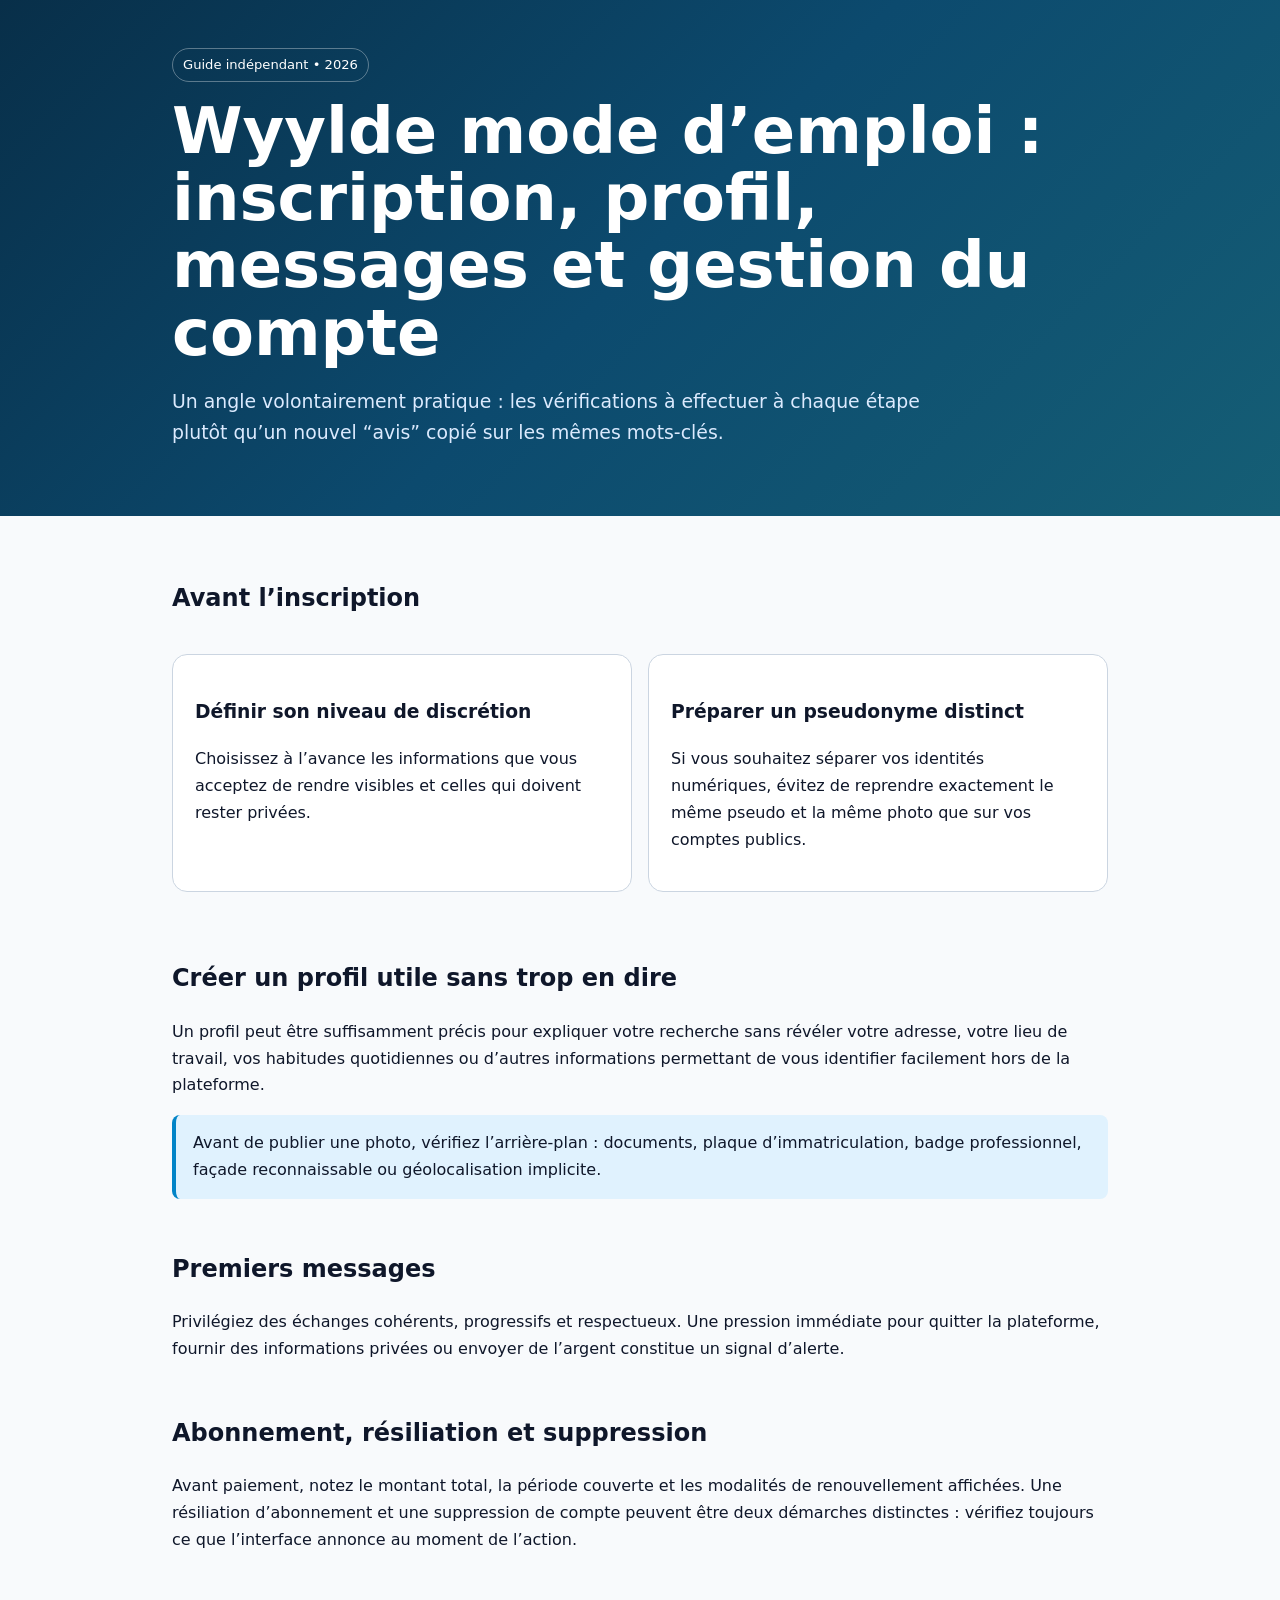
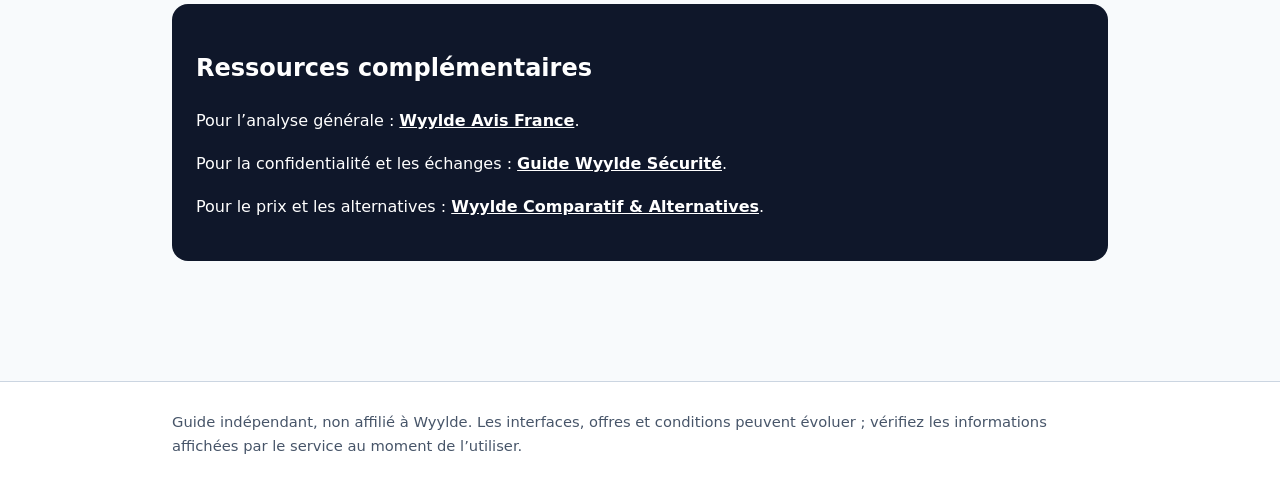
==== index.html @ a0e512ee "Add Wyylde editorial site: index.html" ====
<!doctype html>
<html lang="fr">
<head>
  <meta charset="utf-8">
  <meta name="viewport" content="width=device-width,initial-scale=1">
  <title>Wyylde mode d’emploi : inscription, profil, messages et suppression de compte</title>
  <meta name="description" content="Guide indépendant pour comprendre les étapes pratiques d’utilisation de Wyylde : inscription, profil, confidentialité, messages et gestion du compte.">
  <meta name="robots" content="index,follow,max-image-preview:large,max-snippet:-1,max-video-preview:-1">
  <link rel="canonical" href="https://dr-starck66.github.io/wayb/">
  <meta property="og:locale" content="fr_FR">
  <meta property="og:type" content="website">
  <meta property="og:title" content="Wyylde mode d’emploi : inscription, profil et gestion du compte">
  <meta property="og:description" content="Guide pratique et indépendant pour préparer son utilisation de Wyylde sans répéter un simple avis général.">
  <meta property="og:url" content="https://dr-starck66.github.io/wayb/">
  <style>
    *{box-sizing:border-box}body{margin:0;font-family:Inter,system-ui,-apple-system,Segoe UI,Roboto,Arial,sans-serif;background:#f8fafc;color:#0f172a;line-height:1.68}
    a{color:#0369a1}.wrap{max-width:980px;margin:auto;padding:0 22px}.hero{background:linear-gradient(135deg,#082f49,#0c4a6e,#155e75);color:white;padding:48px 0}.hero h1{font-size:clamp(2.2rem,5vw,4.2rem);line-height:1.05;margin:.25em 0}.hero p{font-size:1.18rem;color:#dbeafe;max-width:780px}.badge{display:inline-block;border:1px solid #ffffff55;padding:5px 10px;border-radius:999px;font-size:.82rem}
    main{padding:42px 0 70px}section{margin-bottom:50px}.card{background:white;border:1px solid #cbd5e1;border-radius:15px;padding:22px;margin:16px 0}.grid{display:grid;grid-template-columns:repeat(2,1fr);gap:16px}.note{border-left:4px solid #0284c7;background:#e0f2fe;padding:15px 17px;border-radius:8px}.links{background:#0f172a;color:white;padding:24px;border-radius:16px}.links a{color:white;font-weight:700}footer{border-top:1px solid #cbd5e1;background:white;padding:28px 0;color:#475569;font-size:.92rem}@media(max-width:700px){.grid{grid-template-columns:1fr}}
  </style>
  <script type="application/ld+json">{"@context":"https://schema.org","@type":"WebSite","url":"https://dr-starck66.github.io/wayb/","name":"Wyylde Mode d’emploi","inLanguage":"fr-FR","description":"Guide indépendant sur les étapes pratiques d’utilisation et de gestion d’un compte Wyylde."}</script>
</head>
<body>
<header class="hero"><div class="wrap"><span class="badge">Guide indépendant • 2026</span><h1>Wyylde mode d’emploi : inscription, profil, messages et gestion du compte</h1><p>Un angle volontairement pratique : les vérifications à effectuer à chaque étape plutôt qu’un nouvel “avis” copié sur les mêmes mots-clés.</p></div></header>
<main><div class="wrap">
<section><h2>Avant l’inscription</h2><div class="grid"><div class="card"><h3>Définir son niveau de discrétion</h3><p>Choisissez à l’avance les informations que vous acceptez de rendre visibles et celles qui doivent rester privées.</p></div><div class="card"><h3>Préparer un pseudonyme distinct</h3><p>Si vous souhaitez séparer vos identités numériques, évitez de reprendre exactement le même pseudo et la même photo que sur vos comptes publics.</p></div></div></section>
<section><h2>Créer un profil utile sans trop en dire</h2><p>Un profil peut être suffisamment précis pour expliquer votre recherche sans révéler votre adresse, votre lieu de travail, vos habitudes quotidiennes ou d’autres informations permettant de vous identifier facilement hors de la plateforme.</p><div class="note">Avant de publier une photo, vérifiez l’arrière-plan : documents, plaque d’immatriculation, badge professionnel, façade reconnaissable ou géolocalisation implicite.</div></section>
<section><h2>Premiers messages</h2><p>Privilégiez des échanges cohérents, progressifs et respectueux. Une pression immédiate pour quitter la plateforme, fournir des informations privées ou envoyer de l’argent constitue un signal d’alerte.</p></section>
<section><h2>Abonnement, résiliation et suppression</h2><p>Avant paiement, notez le montant total, la période couverte et les modalités de renouvellement affichées. Une résiliation d’abonnement et une suppression de compte peuvent être deux démarches distinctes : vérifiez toujours ce que l’interface annonce au moment de l’action.</p></section>
<section class="links"><h2>Ressources complémentaires</h2><p>Pour l’analyse générale : <a href="https://wyyldeavisfrance.wordpress.com/">Wyylde Avis France</a>.</p><p>Pour la confidentialité et les échanges : <a href="https://guide-wyylde-securite-40u4od.v2.appdeploy.ai/">Guide Wyylde Sécurité</a>.</p><p>Pour le prix et les alternatives : <a href="https://wyylde-comparatif-alternatives-fuc3vk.v2.appdeploy.ai/">Wyylde Comparatif & Alternatives</a>.</p></section>
</div></main>
<footer><div class="wrap">Guide indépendant, non affilié à Wyylde. Les interfaces, offres et conditions peuvent évoluer ; vérifiez les informations affichées par le service au moment de l’utiliser.</div></footer>
</body></html>
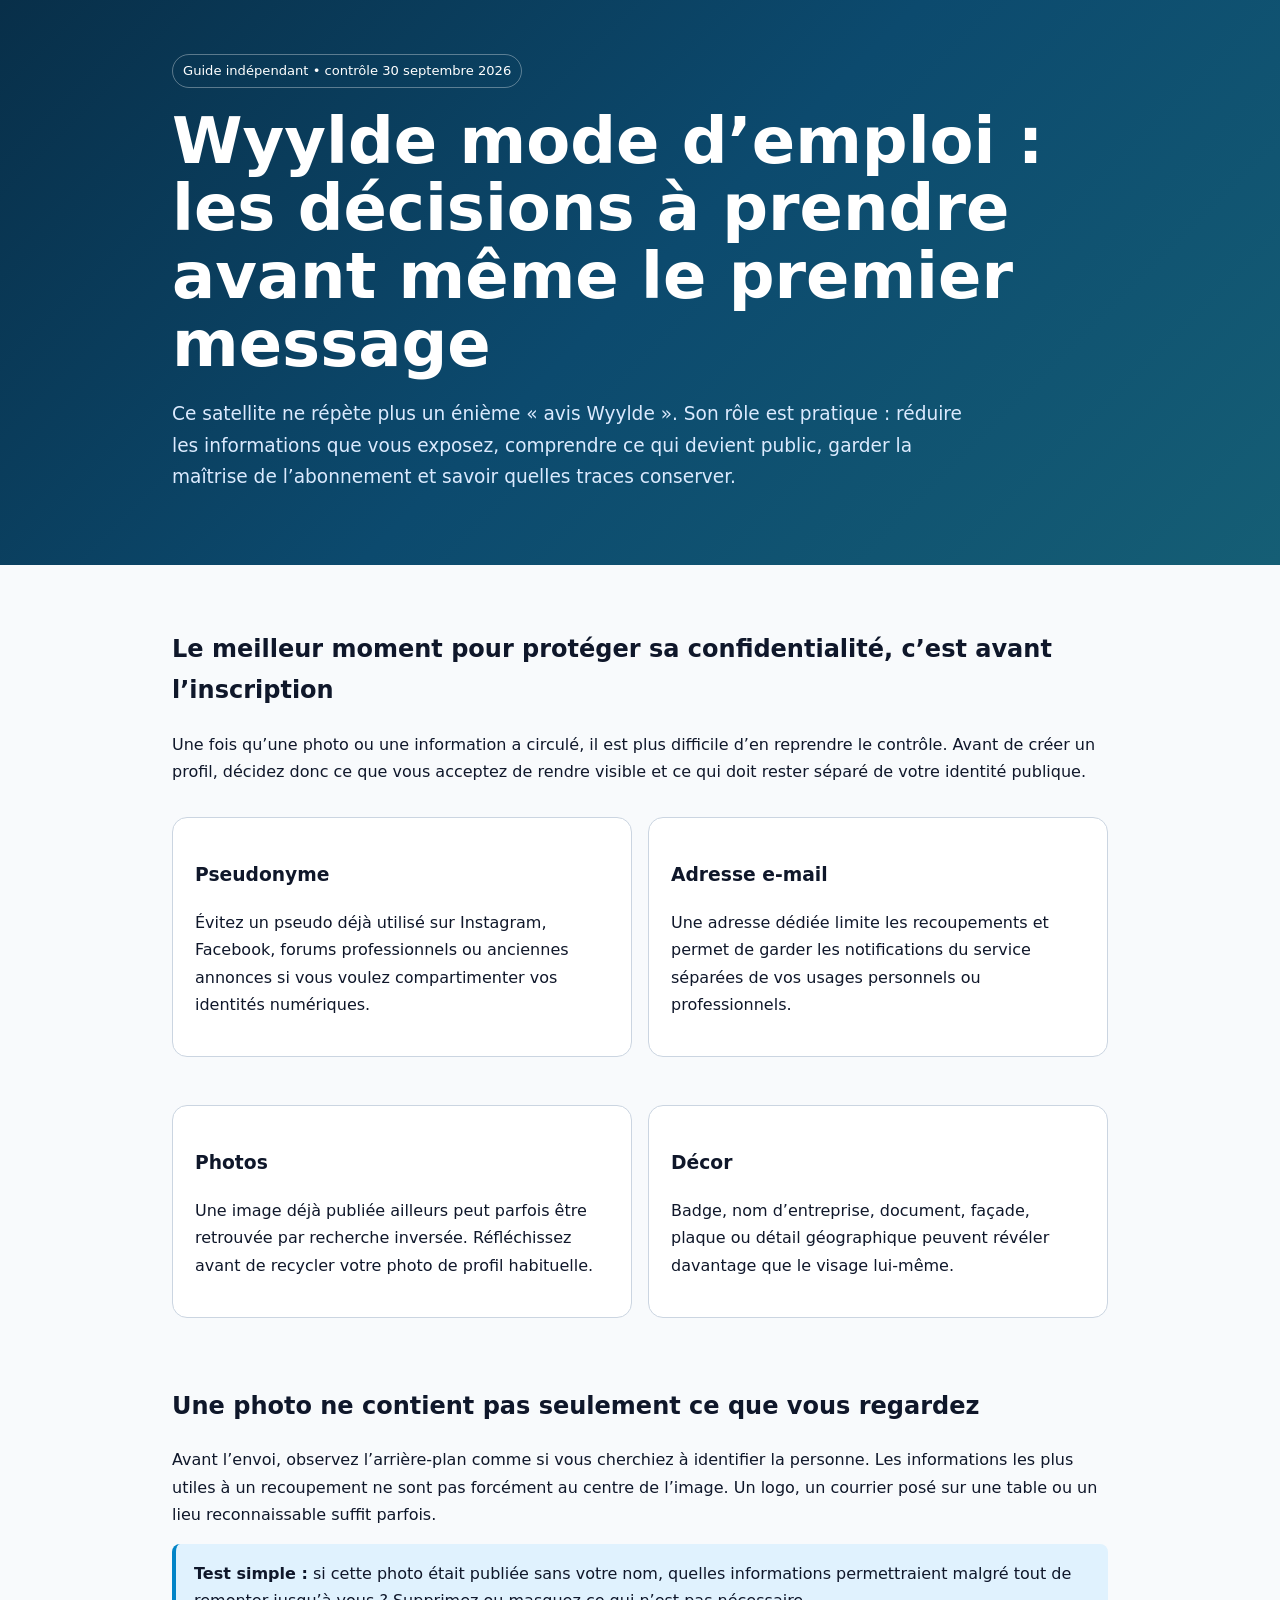
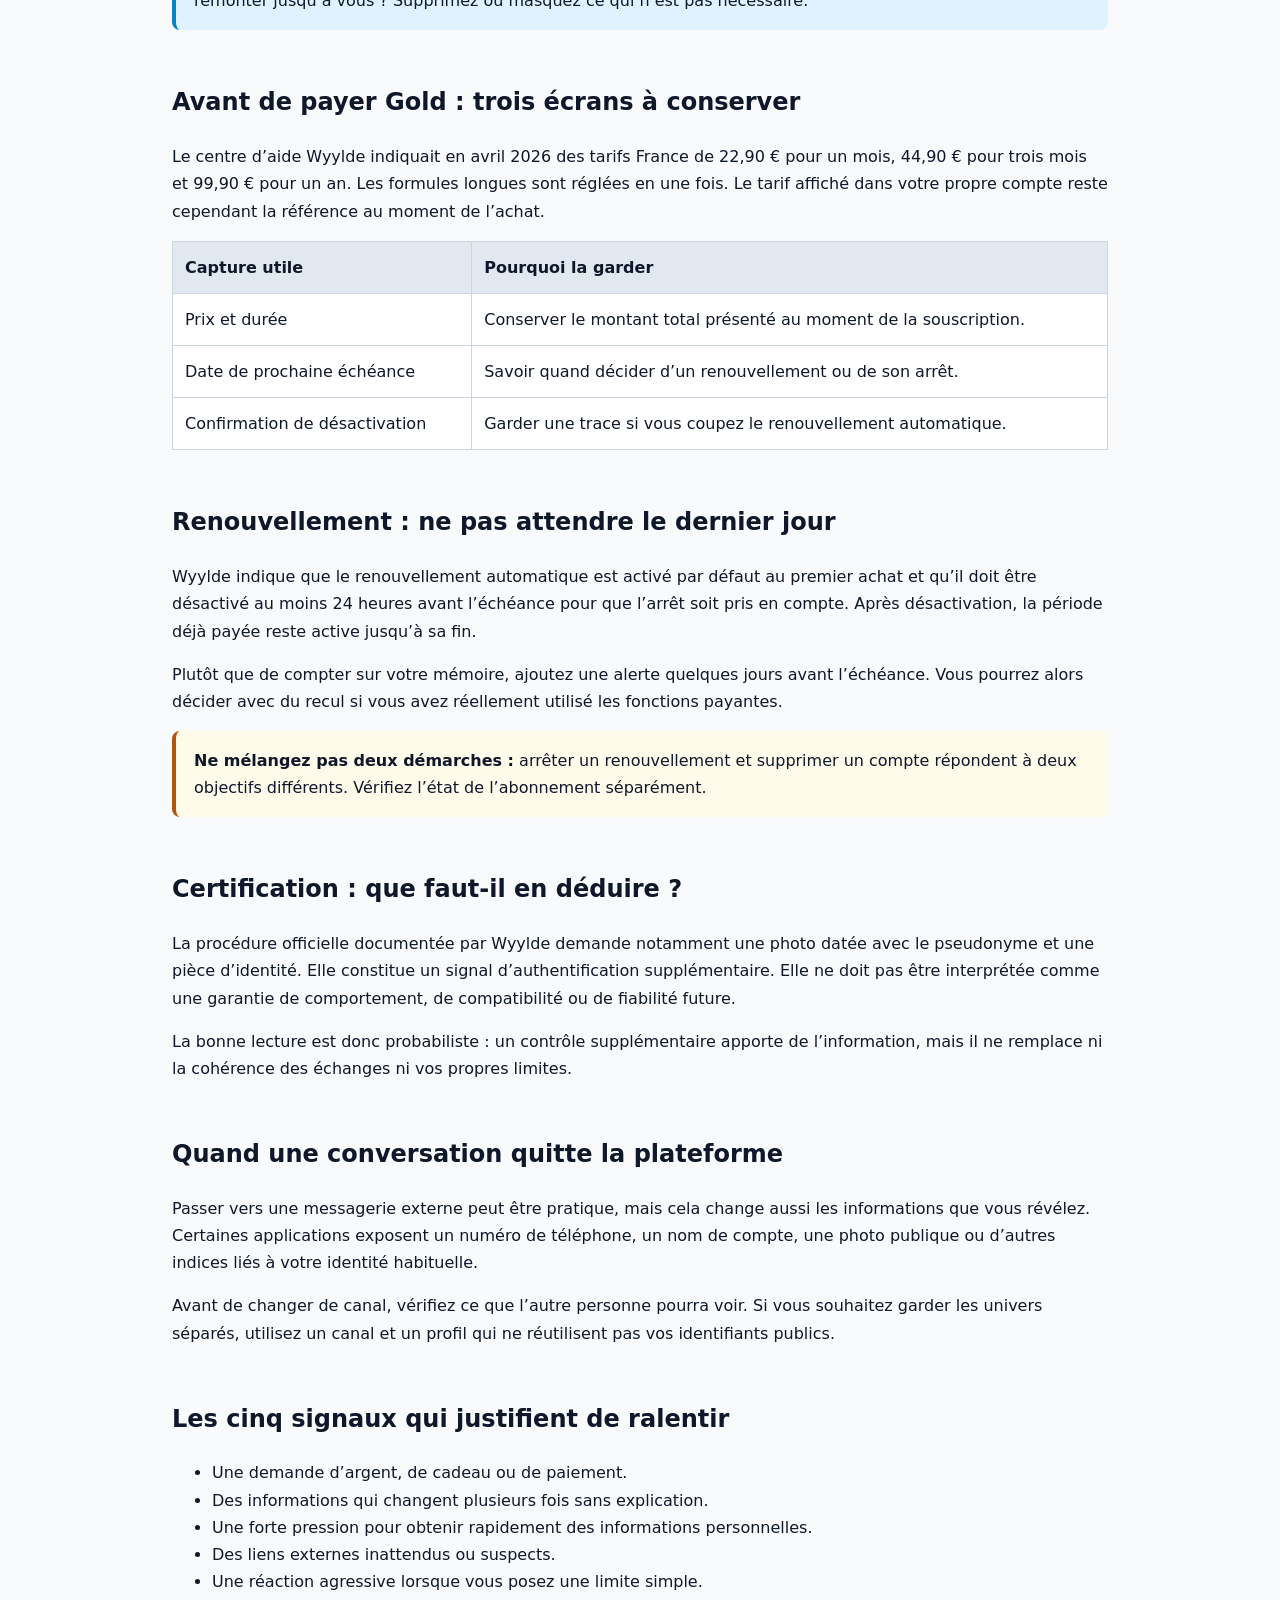
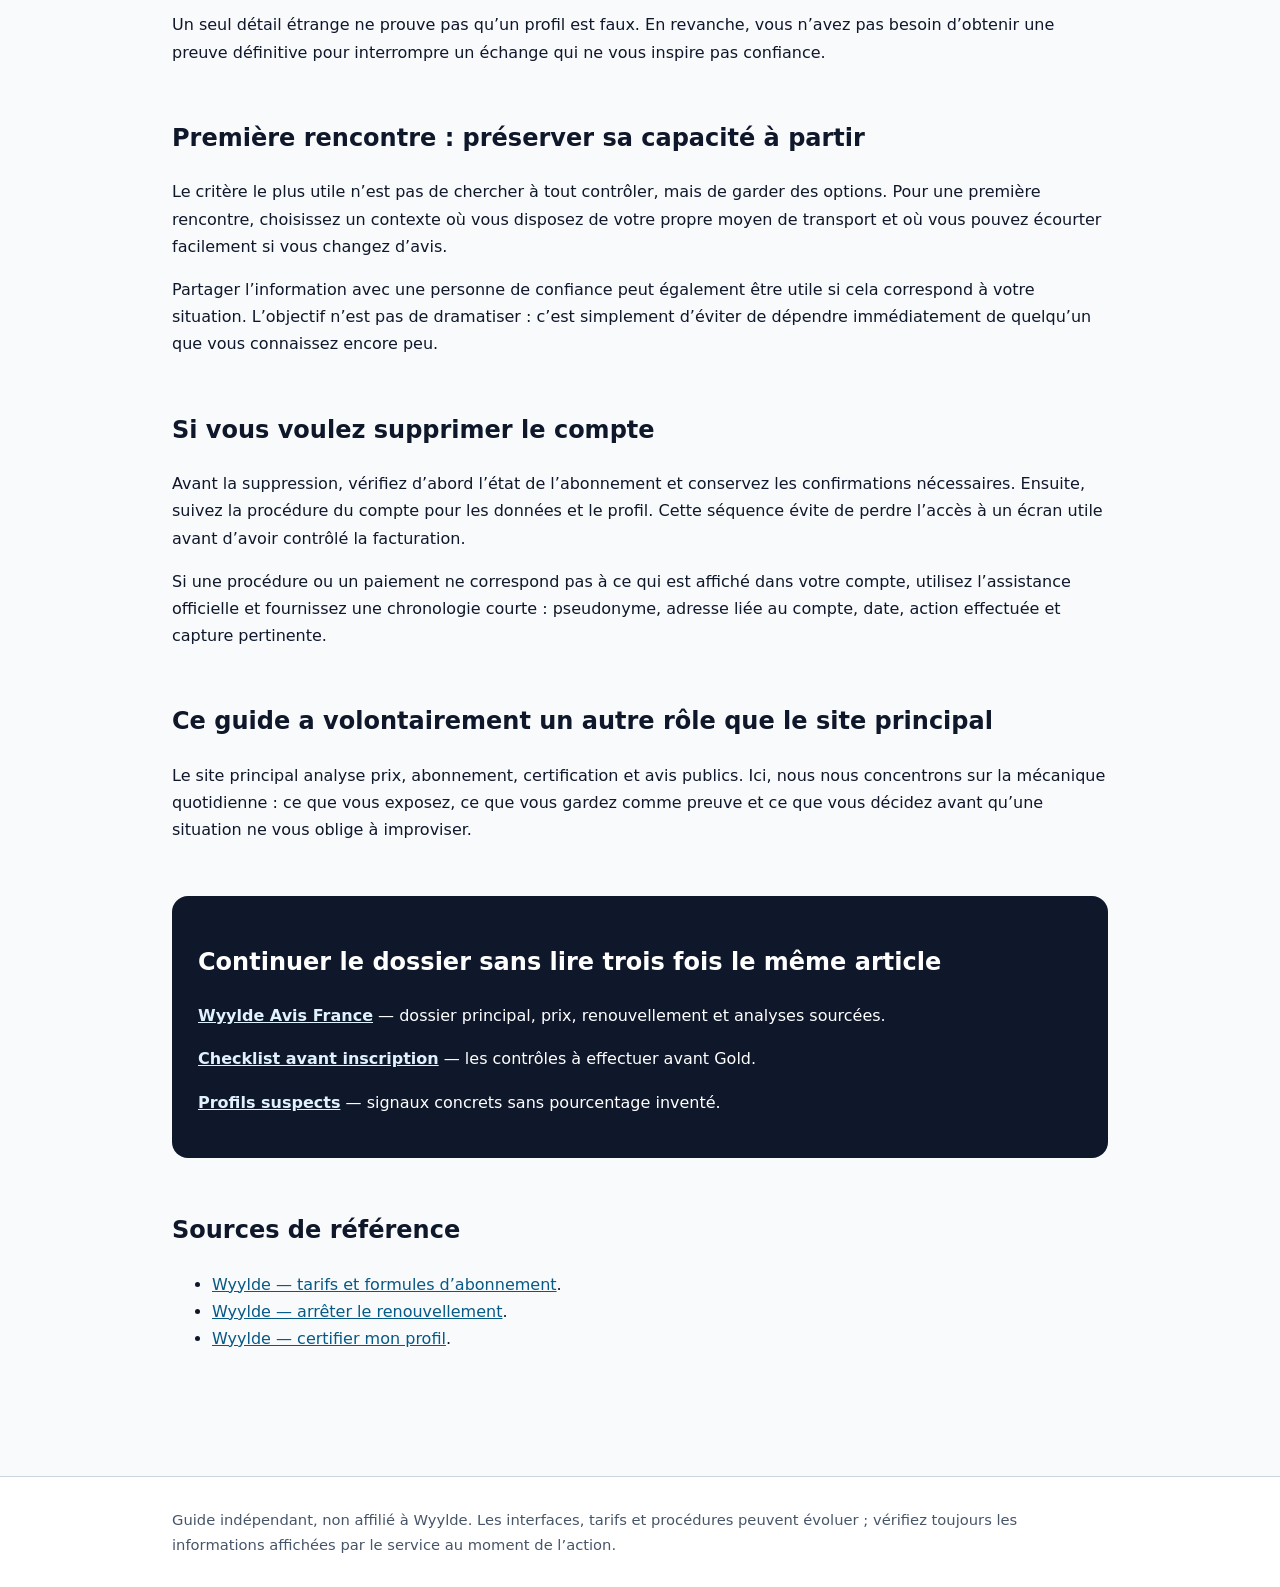
==== commit caec2ad2: "Rewrite Wyylde practical guide with distinct privacy angle" ====
--- a/index.html
+++ b/index.html
@@ -3,30 +3,124 @@
 <head>
   <meta charset="utf-8">
   <meta name="viewport" content="width=device-width,initial-scale=1">
-  <title>Wyylde mode d’emploi : inscription, profil, messages et suppression de compte</title>
-  <meta name="description" content="Guide indépendant pour comprendre les étapes pratiques d’utilisation de Wyylde : inscription, profil, confidentialité, messages et gestion du compte.">
+  <title>Wyylde mode d’emploi 2026 : protéger sa vie privée avant même le premier message</title>
+  <meta name="description" content="Guide pratique et indépendant : pseudonyme, photos, confidentialité, abonnement, renouvellement et suppression d’un compte Wyylde.">
   <meta name="robots" content="index,follow,max-image-preview:large,max-snippet:-1,max-video-preview:-1">
   <link rel="canonical" href="https://dr-starck66.github.io/wayb/">
   <meta property="og:locale" content="fr_FR">
-  <meta property="og:type" content="website">
-  <meta property="og:title" content="Wyylde mode d’emploi : inscription, profil et gestion du compte">
-  <meta property="og:description" content="Guide pratique et indépendant pour préparer son utilisation de Wyylde sans répéter un simple avis général.">
+  <meta property="og:type" content="article">
+  <meta property="og:title" content="Wyylde mode d’emploi 2026 : le guide pratique de confidentialité">
+  <meta property="og:description" content="Les décisions à prendre avant de créer le profil : pseudonyme, photos, réglages, abonnement et traces à conserver.">
   <meta property="og:url" content="https://dr-starck66.github.io/wayb/">
   <style>
-    *{box-sizing:border-box}body{margin:0;font-family:Inter,system-ui,-apple-system,Segoe UI,Roboto,Arial,sans-serif;background:#f8fafc;color:#0f172a;line-height:1.68}
-    a{color:#0369a1}.wrap{max-width:980px;margin:auto;padding:0 22px}.hero{background:linear-gradient(135deg,#082f49,#0c4a6e,#155e75);color:white;padding:48px 0}.hero h1{font-size:clamp(2.2rem,5vw,4.2rem);line-height:1.05;margin:.25em 0}.hero p{font-size:1.18rem;color:#dbeafe;max-width:780px}.badge{display:inline-block;border:1px solid #ffffff55;padding:5px 10px;border-radius:999px;font-size:.82rem}
-    main{padding:42px 0 70px}section{margin-bottom:50px}.card{background:white;border:1px solid #cbd5e1;border-radius:15px;padding:22px;margin:16px 0}.grid{display:grid;grid-template-columns:repeat(2,1fr);gap:16px}.note{border-left:4px solid #0284c7;background:#e0f2fe;padding:15px 17px;border-radius:8px}.links{background:#0f172a;color:white;padding:24px;border-radius:16px}.links a{color:white;font-weight:700}footer{border-top:1px solid #cbd5e1;background:white;padding:28px 0;color:#475569;font-size:.92rem}@media(max-width:700px){.grid{grid-template-columns:1fr}}
+    *{box-sizing:border-box}body{margin:0;font-family:Inter,system-ui,-apple-system,Segoe UI,Roboto,Arial,sans-serif;background:#f8fafc;color:#0f172a;line-height:1.7}
+    a{color:#075985}.wrap{max-width:980px;margin:auto;padding:0 22px}.hero{background:linear-gradient(135deg,#082f49,#0c4a6e,#155e75);color:white;padding:54px 0}.hero h1{font-size:clamp(2.15rem,5vw,4rem);line-height:1.06;margin:.3em 0}.hero p{font-size:1.16rem;color:#dbeafe;max-width:800px}.badge{display:inline-block;border:1px solid #ffffff55;padding:5px 10px;border-radius:999px;font-size:.82rem}
+    main{padding:44px 0 72px}section{margin-bottom:52px}.card{background:white;border:1px solid #cbd5e1;border-radius:15px;padding:22px;margin:16px 0}.grid{display:grid;grid-template-columns:repeat(2,1fr);gap:16px}.note{border-left:4px solid #0284c7;background:#e0f2fe;padding:16px 18px;border-radius:8px}.warn{border-left:4px solid #b45309;background:#fffbeb;padding:16px 18px;border-radius:8px}.links{background:#0f172a;color:white;padding:26px;border-radius:16px}.links a{color:#e0f2fe;font-weight:700}table{width:100%;border-collapse:collapse;background:white}th,td{border:1px solid #cbd5e1;padding:12px;text-align:left;vertical-align:top}th{background:#e2e8f0}footer{border-top:1px solid #cbd5e1;background:white;padding:30px 0;color:#475569;font-size:.92rem}@media(max-width:700px){.grid{grid-template-columns:1fr}}
   </style>
-  <script type="application/ld+json">{"@context":"https://schema.org","@type":"WebSite","url":"https://dr-starck66.github.io/wayb/","name":"Wyylde Mode d’emploi","inLanguage":"fr-FR","description":"Guide indépendant sur les étapes pratiques d’utilisation et de gestion d’un compte Wyylde."}</script>
+  <script type="application/ld+json">{"@context":"https://schema.org","@type":"Article","headline":"Wyylde mode d’emploi 2026 : protéger sa vie privée avant même le premier message","mainEntityOfPage":"https://dr-starck66.github.io/wayb/","inLanguage":"fr-FR","isAccessibleForFree":true,"publisher":{"@type":"Organization","name":"Wyylde Mode d’emploi"}}</script>
 </head>
 <body>
-<header class="hero"><div class="wrap"><span class="badge">Guide indépendant • 2026</span><h1>Wyylde mode d’emploi : inscription, profil, messages et gestion du compte</h1><p>Un angle volontairement pratique : les vérifications à effectuer à chaque étape plutôt qu’un nouvel “avis” copié sur les mêmes mots-clés.</p></div></header>
+<header class="hero"><div class="wrap">
+  <span class="badge">Guide indépendant • contrôle 30 septembre 2026</span>
+  <h1>Wyylde mode d’emploi : les décisions à prendre avant même le premier message</h1>
+  <p>Ce satellite ne répète plus un énième « avis Wyylde ». Son rôle est pratique : réduire les informations que vous exposez, comprendre ce qui devient public, garder la maîtrise de l’abonnement et savoir quelles traces conserver.</p>
+</div></header>
 <main><div class="wrap">
-<section><h2>Avant l’inscription</h2><div class="grid"><div class="card"><h3>Définir son niveau de discrétion</h3><p>Choisissez à l’avance les informations que vous acceptez de rendre visibles et celles qui doivent rester privées.</p></div><div class="card"><h3>Préparer un pseudonyme distinct</h3><p>Si vous souhaitez séparer vos identités numériques, évitez de reprendre exactement le même pseudo et la même photo que sur vos comptes publics.</p></div></div></section>
-<section><h2>Créer un profil utile sans trop en dire</h2><p>Un profil peut être suffisamment précis pour expliquer votre recherche sans révéler votre adresse, votre lieu de travail, vos habitudes quotidiennes ou d’autres informations permettant de vous identifier facilement hors de la plateforme.</p><div class="note">Avant de publier une photo, vérifiez l’arrière-plan : documents, plaque d’immatriculation, badge professionnel, façade reconnaissable ou géolocalisation implicite.</div></section>
-<section><h2>Premiers messages</h2><p>Privilégiez des échanges cohérents, progressifs et respectueux. Une pression immédiate pour quitter la plateforme, fournir des informations privées ou envoyer de l’argent constitue un signal d’alerte.</p></section>
-<section><h2>Abonnement, résiliation et suppression</h2><p>Avant paiement, notez le montant total, la période couverte et les modalités de renouvellement affichées. Une résiliation d’abonnement et une suppression de compte peuvent être deux démarches distinctes : vérifiez toujours ce que l’interface annonce au moment de l’action.</p></section>
-<section class="links"><h2>Ressources complémentaires</h2><p>Pour l’analyse générale : <a href="https://wyyldeavisfrance.wordpress.com/">Wyylde Avis France</a>.</p><p>Pour la confidentialité et les échanges : <a href="https://guide-wyylde-securite-40u4od.v2.appdeploy.ai/">Guide Wyylde Sécurité</a>.</p><p>Pour le prix et les alternatives : <a href="https://wyylde-comparatif-alternatives-fuc3vk.v2.appdeploy.ai/">Wyylde Comparatif & Alternatives</a>.</p></section>
+
+<section>
+  <h2>Le meilleur moment pour protéger sa confidentialité, c’est avant l’inscription</h2>
+  <p>Une fois qu’une photo ou une information a circulé, il est plus difficile d’en reprendre le contrôle. Avant de créer un profil, décidez donc ce que vous acceptez de rendre visible et ce qui doit rester séparé de votre identité publique.</p>
+  <div class="grid">
+    <div class="card"><h3>Pseudonyme</h3><p>Évitez un pseudo déjà utilisé sur Instagram, Facebook, forums professionnels ou anciennes annonces si vous voulez compartimenter vos identités numériques.</p></div>
+    <div class="card"><h3>Adresse e-mail</h3><p>Une adresse dédiée limite les recoupements et permet de garder les notifications du service séparées de vos usages personnels ou professionnels.</p></div>
+    <div class="card"><h3>Photos</h3><p>Une image déjà publiée ailleurs peut parfois être retrouvée par recherche inversée. Réfléchissez avant de recycler votre photo de profil habituelle.</p></div>
+    <div class="card"><h3>Décor</h3><p>Badge, nom d’entreprise, document, façade, plaque ou détail géographique peuvent révéler davantage que le visage lui-même.</p></div>
+  </div>
+</section>
+
+<section>
+  <h2>Une photo ne contient pas seulement ce que vous regardez</h2>
+  <p>Avant l’envoi, observez l’arrière-plan comme si vous cherchiez à identifier la personne. Les informations les plus utiles à un recoupement ne sont pas forcément au centre de l’image. Un logo, un courrier posé sur une table ou un lieu reconnaissable suffit parfois.</p>
+  <div class="note"><strong>Test simple :</strong> si cette photo était publiée sans votre nom, quelles informations permettraient malgré tout de remonter jusqu’à vous ? Supprimez ou masquez ce qui n’est pas nécessaire.</div>
+</section>
+
+<section>
+  <h2>Avant de payer Gold : trois écrans à conserver</h2>
+  <p>Le centre d’aide Wyylde indiquait en avril 2026 des tarifs France de 22,90 € pour un mois, 44,90 € pour trois mois et 99,90 € pour un an. Les formules longues sont réglées en une fois. Le tarif affiché dans votre propre compte reste cependant la référence au moment de l’achat.</p>
+  <table>
+    <thead><tr><th>Capture utile</th><th>Pourquoi la garder</th></tr></thead>
+    <tbody>
+      <tr><td>Prix et durée</td><td>Conserver le montant total présenté au moment de la souscription.</td></tr>
+      <tr><td>Date de prochaine échéance</td><td>Savoir quand décider d’un renouvellement ou de son arrêt.</td></tr>
+      <tr><td>Confirmation de désactivation</td><td>Garder une trace si vous coupez le renouvellement automatique.</td></tr>
+    </tbody>
+  </table>
+</section>
+
+<section>
+  <h2>Renouvellement : ne pas attendre le dernier jour</h2>
+  <p>Wyylde indique que le renouvellement automatique est activé par défaut au premier achat et qu’il doit être désactivé au moins 24 heures avant l’échéance pour que l’arrêt soit pris en compte. Après désactivation, la période déjà payée reste active jusqu’à sa fin.</p>
+  <p>Plutôt que de compter sur votre mémoire, ajoutez une alerte quelques jours avant l’échéance. Vous pourrez alors décider avec du recul si vous avez réellement utilisé les fonctions payantes.</p>
+  <div class="warn"><strong>Ne mélangez pas deux démarches :</strong> arrêter un renouvellement et supprimer un compte répondent à deux objectifs différents. Vérifiez l’état de l’abonnement séparément.</div>
+</section>
+
+<section>
+  <h2>Certification : que faut-il en déduire ?</h2>
+  <p>La procédure officielle documentée par Wyylde demande notamment une photo datée avec le pseudonyme et une pièce d’identité. Elle constitue un signal d’authentification supplémentaire. Elle ne doit pas être interprétée comme une garantie de comportement, de compatibilité ou de fiabilité future.</p>
+  <p>La bonne lecture est donc probabiliste : un contrôle supplémentaire apporte de l’information, mais il ne remplace ni la cohérence des échanges ni vos propres limites.</p>
+</section>
+
+<section>
+  <h2>Quand une conversation quitte la plateforme</h2>
+  <p>Passer vers une messagerie externe peut être pratique, mais cela change aussi les informations que vous révélez. Certaines applications exposent un numéro de téléphone, un nom de compte, une photo publique ou d’autres indices liés à votre identité habituelle.</p>
+  <p>Avant de changer de canal, vérifiez ce que l’autre personne pourra voir. Si vous souhaitez garder les univers séparés, utilisez un canal et un profil qui ne réutilisent pas vos identifiants publics.</p>
+</section>
+
+<section>
+  <h2>Les cinq signaux qui justifient de ralentir</h2>
+  <ul>
+    <li>Une demande d’argent, de cadeau ou de paiement.</li>
+    <li>Des informations qui changent plusieurs fois sans explication.</li>
+    <li>Une forte pression pour obtenir rapidement des informations personnelles.</li>
+    <li>Des liens externes inattendus ou suspects.</li>
+    <li>Une réaction agressive lorsque vous posez une limite simple.</li>
+  </ul>
+  <p>Un seul détail étrange ne prouve pas qu’un profil est faux. En revanche, vous n’avez pas besoin d’obtenir une preuve définitive pour interrompre un échange qui ne vous inspire pas confiance.</p>
+</section>
+
+<section>
+  <h2>Première rencontre : préserver sa capacité à partir</h2>
+  <p>Le critère le plus utile n’est pas de chercher à tout contrôler, mais de garder des options. Pour une première rencontre, choisissez un contexte où vous disposez de votre propre moyen de transport et où vous pouvez écourter facilement si vous changez d’avis.</p>
+  <p>Partager l’information avec une personne de confiance peut également être utile si cela correspond à votre situation. L’objectif n’est pas de dramatiser : c’est simplement d’éviter de dépendre immédiatement de quelqu’un que vous connaissez encore peu.</p>
+</section>
+
+<section>
+  <h2>Si vous voulez supprimer le compte</h2>
+  <p>Avant la suppression, vérifiez d’abord l’état de l’abonnement et conservez les confirmations nécessaires. Ensuite, suivez la procédure du compte pour les données et le profil. Cette séquence évite de perdre l’accès à un écran utile avant d’avoir contrôlé la facturation.</p>
+  <p>Si une procédure ou un paiement ne correspond pas à ce qui est affiché dans votre compte, utilisez l’assistance officielle et fournissez une chronologie courte : pseudonyme, adresse liée au compte, date, action effectuée et capture pertinente.</p>
+</section>
+
+<section>
+  <h2>Ce guide a volontairement un autre rôle que le site principal</h2>
+  <p>Le site principal analyse prix, abonnement, certification et avis publics. Ici, nous nous concentrons sur la mécanique quotidienne : ce que vous exposez, ce que vous gardez comme preuve et ce que vous décidez avant qu’une situation ne vous oblige à improviser.</p>
+</section>
+
+<section class="links">
+  <h2>Continuer le dossier sans lire trois fois le même article</h2>
+  <p><a href="https://wyyldeavisfrance.wordpress.com/">Wyylde Avis France</a> — dossier principal, prix, renouvellement et analyses sourcées.</p>
+  <p><a href="https://wyyldeavisfrance.wordpress.com/2026/09/26/wyylde-avis-verifications/">Checklist avant inscription</a> — les contrôles à effectuer avant Gold.</p>
+  <p><a href="https://wyyldeavisfrance.wordpress.com/2026/09/26/faux-profils-wyylde-signaux/">Profils suspects</a> — signaux concrets sans pourcentage inventé.</p>
+</section>
+
+<section>
+  <h2>Sources de référence</h2>
+  <ul>
+    <li><a href="https://ask.wyylde.com/hc/fr-fr/articles/33917905975442-Les-tarifs-et-les-formules-d-abonnements" rel="nofollow">Wyylde — tarifs et formules d’abonnement</a>.</li>
+    <li><a href="https://ask.wyylde.com/fr/support/solutions/articles/65000184033-arr%C3%AAter-le-renouvellement-de-son-abonnement" rel="nofollow">Wyylde — arrêter le renouvellement</a>.</li>
+    <li><a href="https://ask.wyylde.com/hc/fr-fr/articles/33918066784786-Certifier-mon-profil" rel="nofollow">Wyylde — certifier mon profil</a>.</li>
+  </ul>
+</section>
+
 </div></main>
-<footer><div class="wrap">Guide indépendant, non affilié à Wyylde. Les interfaces, offres et conditions peuvent évoluer ; vérifiez les informations affichées par le service au moment de l’utiliser.</div></footer>
+<footer><div class="wrap">Guide indépendant, non affilié à Wyylde. Les interfaces, tarifs et procédures peuvent évoluer ; vérifiez toujours les informations affichées par le service au moment de l’action.</div></footer>
 </body></html>
